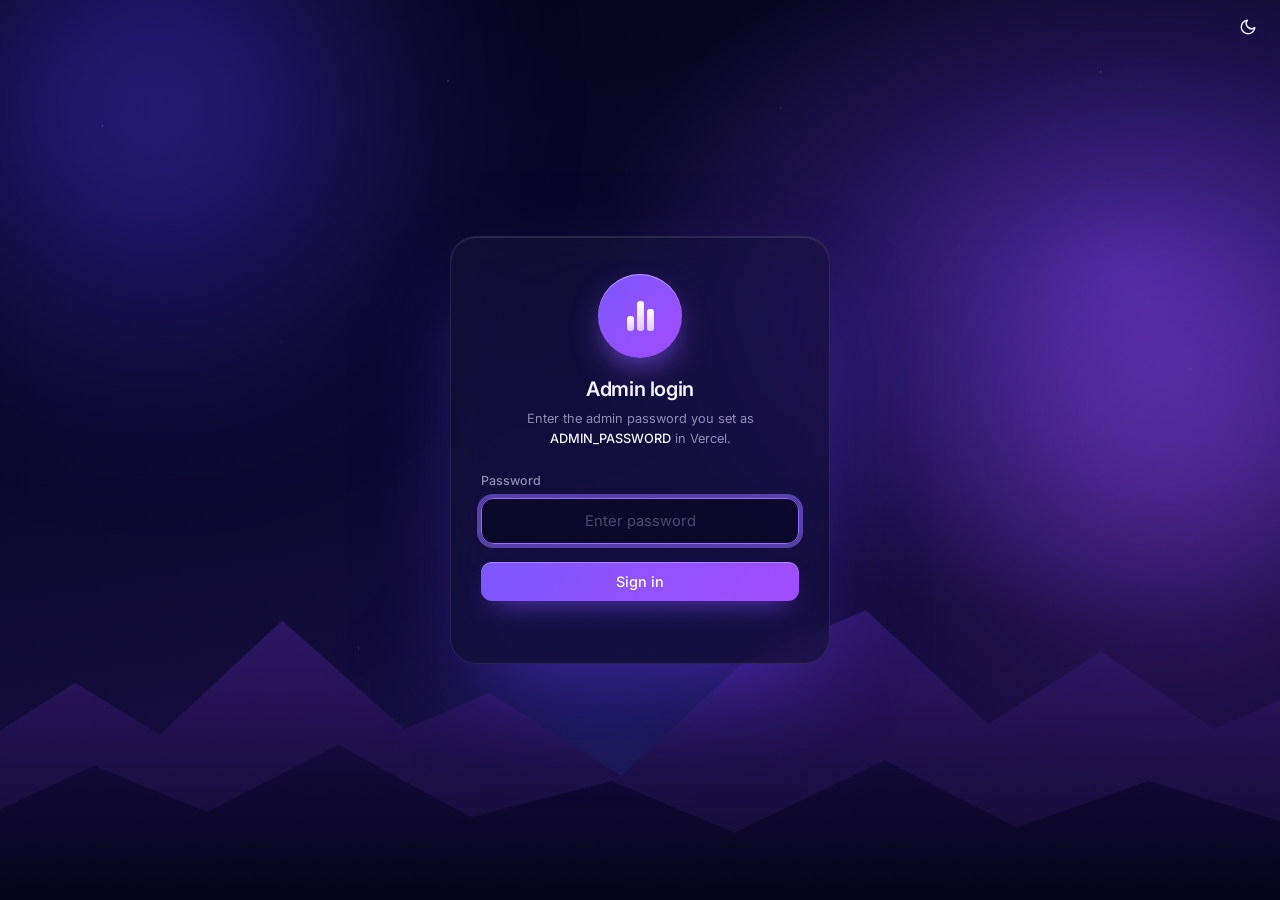
==== admin.html @ b220ecbf "Add files via upload" ====
<!DOCTYPE html>
<html lang="en">
  <head>
    <meta charset="utf-8">
    <meta name="viewport" content="width=device-width, initial-scale=1">
    <meta name="robots" content="noindex, nofollow">
    <meta name="color-scheme" content="dark light">
    <meta name="theme-color" content="#0c0c0c" id="metaTheme">
    <script>
      /* Apply the saved theme (shared with the site) before the page paints. */
      (function () {
        var t = "dark";
        try { t = localStorage.getItem("portfolio-theme") === "light" ? "light" : "dark"; } catch (e) {}
        document.documentElement.setAttribute("data-theme", t);
        var m = document.getElementById("metaTheme");
        if (m) m.setAttribute("content", t === "light" ? "#f5f6fa" : "#0c0c0c");
      })();
    </script>
    <title>Admin - Portfolio</title>
    <link rel="icon" href="src/favicon.svg" type="image/svg+xml">
    <link rel="preconnect" href="https://fonts.googleapis.com">
    <link rel="preconnect" href="https://fonts.gstatic.com" crossorigin>
    <link
      href="https://fonts.googleapis.com/css2?family=Inter:wght@200;300;400;500;600;700&display=swap"
      rel="stylesheet">
    <link rel="stylesheet" href="css/admin.css">
    <script src="js/theme.js" defer></script>
    <script src="js/fb-store.js"></script>
    <script src="js/admin-api.js"></script>
    <script src="js/admin.js" defer></script>
    <script src="js/admin-skills.js" defer></script>
    <script src="js/admin-feedback.js" defer></script>
    <script src="js/admin-profile.js" defer></script>
    <script src="js/admin-ui.js" defer></script>
  </head>
  <body>

    <!-- Desktop wallpaper (shared by the login screen and the window) -->
    <div class="wallpaper" aria-hidden="true"><i></i><i></i><i></i></div>

    <!-- Login / first-time setup -->
    <div class="gate-theme" id="gateTheme">
      <button class="icon-btn theme-toggle" type="button" aria-label="Switch to light mode" title="Switch to light mode" aria-pressed="false">
            <svg class="ico-moon" viewBox="0 0 24 24" fill="none" stroke="currentColor" stroke-width="2" stroke-linecap="round" stroke-linejoin="round" aria-hidden="true"><path d="M21 12.8A9 9 0 1 1 11.2 3a7 7 0 0 0 9.8 9.8z" /></svg>
            <svg class="ico-sun" viewBox="0 0 24 24" fill="none" stroke="currentColor" stroke-width="2" stroke-linecap="round" stroke-linejoin="round" aria-hidden="true"><circle cx="12" cy="12" r="4" /><path d="M12 2v2M12 20v2M4.9 4.9l1.4 1.4M17.7 17.7l1.4 1.4M2 12h2M20 12h2M4.9 19.1l1.4-1.4M17.7 6.3l1.4-1.4" /></svg>
          </button>
    </div>

    <main id="gate" class="narrow" hidden>
      <form id="gateForm" class="panel gate-card">
        <div class="avatar"><span class="bars"><i></i><i></i><i></i></span></div>
        <h1 id="gateTitle">Admin login</h1>
        <p id="gateText" class="hint">Enter the admin password you set as
          <b>ADMIN_PASSWORD</b> in Vercel.</p>
        <label for="gPass">Password</label>
        <input id="gPass" type="password" autocomplete="current-password"
          placeholder="Enter password" required>
        <button id="gBtn" class="btn" type="submit">Sign in</button>
        <p id="gMsg" class="msg" role="alert"></p>
      </form>
    </main>

    <!-- The app: floating icon rail, glass dashboard -->
    <div id="app" hidden>
      <div class="desk">
        <div class="win" id="win">

          <div class="dots" aria-hidden="true"><i></i><i></i><i></i></div>

          <!-- Sidebar: floating icon rail (becomes a bottom dock on phones) -->
          <aside class="sidebar">
            <nav class="side" id="sideNav" aria-label="Admin sections">
              <span class="side-hl" id="sideHl" aria-hidden="true"></span>
              <button class="navbtn" type="button" data-tab="overview">
                <span class="ni"><svg viewBox="0 0 24 24" fill="none" stroke="currentColor" stroke-width="1.8" stroke-linecap="round" stroke-linejoin="round" aria-hidden="true"><path d="M3 10.8 12 3l9 7.8" /><path d="M5.5 9.5V20a1 1 0 0 0 1 1H10v-6h4v6h3.5a1 1 0 0 0 1-1V9.5" /></svg></span>
                <span class="nl">Dashboard</span>
              </button>
              <button class="navbtn" type="button" data-tab="projects">
                <span class="ni"><svg viewBox="0 0 24 24" fill="none" stroke="currentColor" stroke-width="1.8" stroke-linecap="round" stroke-linejoin="round" aria-hidden="true"><path d="M3 7.5A1.5 1.5 0 0 1 4.5 6H9l2 2.5h8.5A1.5 1.5 0 0 1 21 10v8.5a1.5 1.5 0 0 1-1.5 1.5h-15A1.5 1.5 0 0 1 3 18.5z" /></svg></span>
                <span class="nl">Projects</span><em class="badge" data-badge="projects"></em>
              </button>
              <button class="navbtn" type="button" data-tab="skills">
                <span class="ni"><svg viewBox="0 0 24 24" fill="none" stroke="currentColor" stroke-width="1.8" stroke-linecap="round" stroke-linejoin="round" aria-hidden="true"><path d="M4 20V10M10 20V4M16 20v-7M22 20H2" /></svg></span>
                <span class="nl">Skills</span><em class="badge" data-badge="skills"></em>
              </button>
              <button class="navbtn" type="button" data-tab="feedback">
                <span class="ni"><svg viewBox="0 0 24 24" fill="none" stroke="currentColor" stroke-width="1.8" stroke-linecap="round" stroke-linejoin="round" aria-hidden="true"><path d="M21 12a8 8 0 0 1-11.6 7.1L4 20l1-4.6A8 8 0 1 1 21 12z" /></svg></span>
                <span class="nl">Feedback</span><em class="badge" data-badge="feedback"></em>
              </button>
              <button class="navbtn" type="button" data-tab="profile">
                <span class="ni"><svg viewBox="0 0 24 24" fill="none" stroke="currentColor" stroke-width="1.8" stroke-linecap="round" stroke-linejoin="round" aria-hidden="true"><circle cx="12" cy="8" r="4" /><path d="M4 21a8 8 0 0 1 16 0" /></svg></span>
                <span class="nl">Profile</span>
              </button>
              <button class="navbtn" type="button" data-tab="cv">
                <span class="ni"><svg viewBox="0 0 24 24" fill="none" stroke="currentColor" stroke-width="1.8" stroke-linecap="round" stroke-linejoin="round" aria-hidden="true"><path d="M14 3H7a2 2 0 0 0-2 2v14a2 2 0 0 0 2 2h10a2 2 0 0 0 2-2V8z" /><path d="M14 3v5h5M9 13h6M9 17h6" /></svg></span>
                <span class="nl">CV</span>
              </button>
              <button class="navbtn" type="button" data-tab="account">
                <span class="ni"><svg viewBox="0 0 24 24" fill="none" stroke="currentColor" stroke-width="1.8" stroke-linecap="round" stroke-linejoin="round" aria-hidden="true"><circle cx="12" cy="12" r="3.2" /><path d="M19.4 15a1.7 1.7 0 0 0 .3 1.9l.1.1a2 2 0 1 1-2.8 2.8l-.1-.1a1.7 1.7 0 0 0-1.9-.3 1.7 1.7 0 0 0-1 1.5V21a2 2 0 1 1-4 0v-.1a1.7 1.7 0 0 0-1.1-1.5 1.7 1.7 0 0 0-1.9.3l-.1.1a2 2 0 1 1-2.8-2.8l.1-.1a1.7 1.7 0 0 0 .3-1.9 1.7 1.7 0 0 0-1.5-1H3a2 2 0 1 1 0-4h.1a1.7 1.7 0 0 0 1.5-1.1 1.7 1.7 0 0 0-.3-1.9l-.1-.1a2 2 0 1 1 2.8-2.8l.1.1a1.7 1.7 0 0 0 1.9.3h0a1.7 1.7 0 0 0 1-1.5V3a2 2 0 1 1 4 0v.1a1.7 1.7 0 0 0 1 1.5h0a1.7 1.7 0 0 0 1.9-.3l.1-.1a2 2 0 1 1 2.8 2.8l-.1.1a1.7 1.7 0 0 0-.3 1.9v0a1.7 1.7 0 0 0 1.5 1H21a2 2 0 1 1 0 4h-.1a1.7 1.7 0 0 0-1.5 1z" /></svg></span>
                <span class="nl">Account</span>
              </button>
            </nav>
            <div class="side-foot">
              <button class="icon-btn theme-toggle" type="button" aria-label="Switch to light mode" title="Switch to light mode" aria-pressed="false">
                <svg class="ico-moon" viewBox="0 0 24 24" fill="none" stroke="currentColor" stroke-width="1.8" stroke-linecap="round" stroke-linejoin="round" aria-hidden="true"><path d="M21 12.8A9 9 0 1 1 11.2 3a7 7 0 0 0 9.8 9.8z" /></svg>
                <svg class="ico-sun" viewBox="0 0 24 24" fill="none" stroke="currentColor" stroke-width="1.8" stroke-linecap="round" stroke-linejoin="round" aria-hidden="true"><circle cx="12" cy="12" r="4" /><path d="M12 2v2M12 20v2M4.9 4.9l1.4 1.4M17.7 17.7l1.4 1.4M2 12h2M20 12h2M4.9 19.1l1.4-1.4M17.7 6.3l1.4-1.4" /></svg>
              </button>
            </div>
          </aside>

          <div class="pane">
            <header class="toolbar">
              <button class="tb-btn" type="button" id="sideToggle" title="Show or hide the sidebar" aria-label="Show or hide the sidebar">
                <svg viewBox="0 0 24 24" fill="none" stroke="currentColor" stroke-width="1.8" stroke-linecap="round" stroke-linejoin="round" aria-hidden="true"><rect x="3" y="4" width="18" height="16" rx="3"/><path d="M9 4v16"/></svg>
              </button>
              <div class="crumb">
                <span class="bars mb-logo"><i></i><i></i><i></i></span>
                <strong>Portfolio Admin</strong>
                <span class="mb-sep" aria-hidden="true">/</span>
                <span class="mb-section" id="mbSection">Dashboard</span>
              </div>
              <h1 class="tb-title sr-only" id="tbTitle">Dashboard</h1>
              <span class="tb-space"></span>
              <span class="signed"><i class="dot"></i>Signed in</span>
              <span class="mb-clock" id="mbClock" aria-hidden="true"></span>
              <a class="link pill" href="index.html" target="_blank" rel="noopener">View site &#8599;</a>
              <button id="logout" class="btn ghost sm" type="button">Log out</button>
            </header>

        <main class="content" id="contentScroll">

          <!-- ============ DASHBOARD ============ -->
          <section data-panel="overview" class="tab dash" hidden>
            <div class="hero">
              <div class="hero-left">
                <h2 class="hello" id="dashHello"><span class="hello-a" id="dashHelloWord">Good Morning,</span> <span class="hello-b">Administrator <span class="wave" aria-hidden="true">&#128075;</span></span></h2>
                <p class="tagline">Create &middot; Manage &middot; Publish &middot; Grow</p>
                <p id="dashGreeting" class="hero-note">Everything you change here is saved on the server and goes
                  live on your site within a few seconds.</p>
              </div>
              <div class="hero-clock" role="timer" aria-label="Current time and date">
                <div class="clock-time" aria-hidden="true">
                  <span class="digits" id="clkH">00</span><span class="colon">:</span><span class="digits" id="clkM">00</span><span class="ampm" id="clkAp">AM</span>
                </div>
                <div class="clock-date" id="clkDate"></div>
                <div class="clock-bar" aria-hidden="true"><i id="clkBar"></i></div>
              </div>
            </div>

            <div class="bento">
              <div class="panel cal" id="calCard">
                <div class="card-top">
                  <h3>Calendar</h3>
                  <div class="cal-nav">
                    <button class="cal-btn" type="button" id="calPrev" aria-label="Previous month"><svg viewBox="0 0 24 24" fill="none" stroke="currentColor" stroke-width="2" stroke-linecap="round" stroke-linejoin="round" aria-hidden="true"><path d="M15 6l-6 6 6 6" /></svg></button>
                    <button class="cal-month" type="button" id="calTitle" title="Back to today">&nbsp;</button>
                    <button class="cal-btn" type="button" id="calNext" aria-label="Next month"><svg viewBox="0 0 24 24" fill="none" stroke="currentColor" stroke-width="2" stroke-linecap="round" stroke-linejoin="round" aria-hidden="true"><path d="M9 6l6 6-6 6" /></svg></button>
                  </div>
                </div>
                <div class="cal-grid cal-dow" aria-hidden="true"><span>S</span><span>M</span><span>T</span><span>W</span><span>T</span><span>F</span><span>S</span></div>
                <div class="cal-grid cal-days" id="calDays"></div>
              </div>

              <div class="stats">
                <div class="stat" style="--c1:#ffb340;--c2:#ff9500"><span class="stat-ico"><svg viewBox="0 0 24 24" fill="none" stroke="currentColor" stroke-width="2" stroke-linecap="round" stroke-linejoin="round" aria-hidden="true"><rect x="3" y="3" width="7" height="7" rx="1.5" /><rect x="14" y="3" width="7" height="7" rx="1.5" /><rect x="3" y="14" width="7" height="7" rx="1.5" /><rect x="14" y="14" width="7" height="7" rx="1.5" /></svg></span><b id="statProjects">0</b><span>Projects</span></div>
                <div class="stat" style="--c1:#d38cff;--c2:#af52de"><span class="stat-ico"><svg viewBox="0 0 24 24" fill="none" stroke="currentColor" stroke-width="2" stroke-linecap="round" stroke-linejoin="round" aria-hidden="true"><circle cx="12" cy="12" r="9" /><path d="M12 3a14 14 0 0 1 0 18M12 3a14 14 0 0 0 0 18M3 12h18" /></svg></span><b id="statSkills">0</b><span>Skills</span></div>
                <div class="stat" style="--c1:#5be37d;--c2:#30b94d"><span class="stat-ico"><svg viewBox="0 0 24 24" fill="none" stroke="currentColor" stroke-width="2" stroke-linecap="round" stroke-linejoin="round" aria-hidden="true"><path d="M21 12a8 8 0 0 1-11.6 7.1L4 20l1-4.6A8 8 0 1 1 21 12z" /></svg></span><b id="statFeedback">0</b><span>Feedback shown</span></div>
                <div class="stat" style="--c1:#7fdcff;--c2:#32ade6"><span class="stat-ico"><svg viewBox="0 0 24 24" fill="none" stroke="currentColor" stroke-width="2" stroke-linecap="round" stroke-linejoin="round" aria-hidden="true"><path d="M14 3H7a2 2 0 0 0-2 2v14a2 2 0 0 0 2 2h10a2 2 0 0 0 2-2V8z" /><path d="M14 3v5h5M9 13h6M9 17h6" /></svg></span><b id="statCv">No</b><span>CV uploaded</span></div>
              </div>

              <div class="panel quick">
                <h3>Quick actions</h3>
                <div class="row wrap-row" style="margin-top:0">
                  <button class="btn sm" type="button" data-go="projects">Add a project</button>
                  <button class="btn sm" type="button" data-go="skills">Add a skill</button>
                  <button class="btn ghost sm" type="button" data-go="feedback">Review feedback</button>
                  <button class="btn ghost sm" type="button" data-go="cv">Upload CV</button>
                </div>
              </div>

              <div class="panel ring-card">
                <h3>Today</h3>
                <div class="ring" aria-hidden="true">
                  <svg viewBox="0 0 140 140"><defs><linearGradient id="ringGrad" x1="0" y1="0" x2="1" y2="1"><stop offset="0" stop-color="#8f6bff"/><stop offset="1" stop-color="#d36bff"/></linearGradient></defs><circle class="ring-bg" cx="70" cy="70" r="58"/><circle class="ring-fg" id="ringFg" cx="70" cy="70" r="58"/></svg>
                  <div class="ring-text"><b id="ringPct">0%</b><span>of the day</span></div>
                </div>
                <p class="hint ring-left" id="ringLeft"></p>
              </div>

              <div class="panel conn">
                <h3>Connection</h3>
                <p id="ovMsg" class="msg status" role="status">Checking...</p>
                <p class="hint">Visitors see changes the next time they open or
                  refresh the page. Nothing needs publishing or redeploying.</p>
              </div>
            </div>
          </section>

          <!-- ============ PROJECTS ============ -->
          <section data-panel="projects" class="tab" hidden>
            <div class="tab-head">
              <h2>Projects</h2>
              <p>The cards that orbit around the character on your site.</p>
            </div>

            <div class="split">
              <div class="panel">
                <h3 id="formTitle">Add a project</h3>
                <form id="projectForm" novalidate>
                  <label for="title">Project name</label>
                  <input id="title" type="text" maxlength="80"
                    placeholder="Aura Brand Identity">

                  <label for="url">Project URL</label>
                  <input id="url" type="url" maxlength="500"
                    placeholder="https://example.com">

                  <label for="image">Image</label>
                  <input id="image" type="file" accept="image/*">
                  <p class="hint">Any image. It is resized to fit before it is
                    uploaded. Landscape (16:10) fits the card best.</p>
                  <img id="preview" class="preview" alt="Image preview" hidden>

                  <div class="row">
                    <button id="save" class="btn" type="submit">Add
                      project</button>
                    <button id="cancel" class="btn ghost" type="button"
                      hidden>Cancel</button>
                  </div>
                  <p id="formMsg" class="msg" role="status"></p>
                </form>
              </div>

              <div class="stack">
                <div class="list-head">
                  <h3>Live on your site <span id="count" class="count"></span></h3>
                </div>
                <ul id="list" class="list"></ul>
                <p id="empty" class="empty-state" hidden>No projects yet, so
                  nothing is rotating on your site. Add one to start the
                  orbit.</p>

              </div>
            </div>
          </section>

          <!-- ============ SKILLS ============ -->
          <section data-panel="skills" class="tab" hidden>
            <div class="tab-head">
              <h2>Skills</h2>
              <p>The 3D spheres floating in the Skills section.</p>
            </div>

            <div class="split">
              <div class="panel">
                <h3 id="skillFormTitle">Add a skill</h3>
                <form id="skillForm" novalidate>
                  <label for="skillName">Skill name</label>
                  <input id="skillName" type="text" maxlength="40"
                    placeholder="JavaScript">

                  <label for="skillLogo">Logo</label>
                  <input id="skillLogo" type="file" accept="image/*">
                  <p class="hint">PNG, SVG or WebP with a transparent
                    background works best. It is resized to fit before it is
                    uploaded. Without a logo, the skill's name is printed on
                    the sphere.</p>
                  <img id="skillPreview" class="preview logo-preview"
                    alt="Logo preview" hidden>
                  <div class="row">
                    <button id="skillLogoClear" class="btn ghost sm"
                      type="button" hidden>Remove logo</button>
                  </div>

                  <div class="fields two">
                    <div class="field">
                      <label for="skillCategory">Category (optional)</label>
                      <input id="skillCategory" type="text" maxlength="40"
                        placeholder="Frontend">
                    </div>
                    <div class="field">
                      <label for="skillSize">Sphere size</label>
                      <select id="skillSize">
                        <option value="small">Small</option>
                        <option value="medium" selected>Medium</option>
                        <option value="large">Large</option>
                      </select>
                    </div>
                  </div>

                  <label for="skillPercent">Skill level % (optional)</label>
                  <input id="skillPercent" type="text" inputmode="numeric"
                    maxlength="4" placeholder="Default 70%" autocomplete="off">
                  <p class="hint">Shown in the <b>All Skills</b> popup on your
                    site. Leave it empty to use the default for the sphere
                    size: Large 90%, Medium 70%, Small 40%.</p>

                  <label class="check switch-row"><input id="skillVisible"
                      type="checkbox" checked> Show on my site</label>

                  <div class="row">
                    <button id="skillSave" class="btn" type="submit">Add
                      skill</button>
                    <button id="skillCancel" class="btn ghost" type="button"
                      hidden>Cancel</button>
                  </div>
                  <p id="skillMsg" class="msg" role="status"></p>
                </form>
              </div>

              <div class="stack">
                <div class="list-head">
                  <h3>Skills on your site <span id="skillCount"
                      class="count"></span></h3>
                </div>
                <ul id="skillList" class="list"></ul>
                <p id="skillEmpty" class="empty-state" hidden>No skills yet, so
                  the Skills section is hidden on your site. Add one, or use
                  <b>Add sample skills</b> below to try it out.</p>

                <details class="fold">
                  <summary>Sample skills</summary>
                  <div class="fold-body">
                    <p class="hint">Adds a set of common skills with generated
                      badges so you can see how the spheres look. Edit each one
                      later to upload its real logo.</p>
                    <div class="row wrap-row">
                      <button id="skillSamples" class="btn ghost sm"
                        type="button">Add sample skills</button>
                    </div>
                    <p id="skillDataMsg" class="msg" role="status"></p>
                  </div>
                </details>
              </div>
            </div>
          </section>

          <!-- ============ FEEDBACK ============ -->
          <section data-panel="feedback" class="tab" hidden>
            <div class="tab-head">
              <h2>Feedback</h2>
              <p>Feedback sent from your site arrives in <b>Pending</b>.
                <b>Accept</b> it to show it in the slider on your site, or
                <b>Reject</b> it: it then stays in <b>Rejected</b> and visitors never
                see it. You can also add your own.</p>
            </div>

            <div id="fbaMain" class="split">
              <div class="panel">
                <h3 id="fbaFormTitle">Add feedback</h3>
                <p class="hint" style="margin:-0.4rem 0 0.8rem">Feedback you add
                  here goes straight to the slider.</p>
                <form id="fbaForm" novalidate>
                  <div class="fields two">
                    <div class="field">
                      <label for="fbaName">Name</label>
                      <input id="fbaName" type="text" maxlength="60"
                        placeholder="Sam Rahman">
                    </div>
                    <div class="field">
                      <label for="fbaRole">Role or place (optional)</label>
                      <input id="fbaRole" type="text" maxlength="60"
                        placeholder="Classmate, Recruiter...">
                    </div>
                  </div>

                  <label class="check"><input id="fbaAnon" type="checkbox"> Show as Anonymous</label>

                  <label for="fbaRating">Rating</label>
                  <select id="fbaRating">
                    <option value="5" selected>5 stars</option>
                    <option value="4">4 stars</option>
                    <option value="3">3 stars</option>
                    <option value="2">2 stars</option>
                    <option value="1">1 star</option>
                    <option value="0">No rating</option>
                  </select>

                  <label for="fbaMessage">Feedback (max 1000 characters)</label>
                  <textarea id="fbaMessage" rows="4" maxlength="1000"></textarea>

                  <div class="row">
                    <button id="fbaSave" class="btn" type="submit">Add
                      feedback</button>
                    <button id="fbaCancel" class="btn ghost" type="button"
                      hidden>Cancel</button>
                  </div>
                  <p id="fbaMsg" class="msg" role="status"></p>
                </form>
              </div>

              <div class="stack">
                <div class="list-head fba-head">
                  <div class="chips fba-tabs" role="group" aria-label="Feedback status">
                    <button type="button" class="btn ghost sm" data-fbtab="pending">Pending <span class="count" id="fbaCntPending"></span></button>
                    <button type="button" class="btn ghost sm" data-fbtab="accepted">Accepted <span class="count" id="fbaCntAccepted"></span></button>
                    <button type="button" class="btn ghost sm" data-fbtab="rejected">Rejected <span class="count" id="fbaCntRejected"></span></button>
                  </div>
                  <button id="fbaRefresh" class="btn ghost sm" type="button">Refresh</button>
                </div>
                <p id="fbaListMsg" class="msg" role="status"></p>
                <ul id="fbaList" class="list"></ul>
                <p id="fbaEmpty" class="empty-state" hidden></p>
              </div>
            </div>
          </section>

          <!-- ============ PROFILE ============ -->
          <section data-panel="profile" class="tab" hidden>
            <div class="tab-head">
              <h2>Profile</h2>
              <p>The About paragraph, your contact details and your social
                links. Empty fields are hidden on your site.</p>
            </div>
            <form id="profForm" class="panel narrow-panel" novalidate>
              <h3>About</h3>
              <label for="profAbout">About paragraph</label>
              <textarea id="profAbout" rows="7" maxlength="1200"
                placeholder="Leave empty to keep the default text"></textarea>

              <h3>Contact details</h3>
              <label for="profPhone">Mobile number</label>
              <input id="profPhone" type="tel" maxlength="40"
                placeholder="+880 1XXX-XXXXXX" autocomplete="off">
              <label for="profEmail">Email</label>
              <input id="profEmail" type="email" maxlength="120"
                placeholder="you@example.com" autocomplete="off">
              <label for="profAddress">Address</label>
              <input id="profAddress" type="text" maxlength="160"
                placeholder="City, Country" autocomplete="off">

              <h3>Social links</h3>
              <label for="profFacebook">Facebook profile URL</label>
              <input id="profFacebook" type="url" maxlength="300"
                placeholder="https://facebook.com/your.name" autocomplete="off">
              <label for="profLinkedin">LinkedIn profile URL</label>
              <input id="profLinkedin" type="url" maxlength="300"
                placeholder="https://linkedin.com/in/your-name" autocomplete="off">
              <label for="profWhatsapp">WhatsApp link</label>
              <input id="profWhatsapp" type="url" maxlength="300"
                placeholder="https://wa.me/8801XXXXXXXXX" autocomplete="off">
              <label for="profDiscord">Discord link</label>
              <input id="profDiscord" type="url" maxlength="300"
                placeholder="https://discord.gg/your-invite" autocomplete="off">
              <label for="profInstagram">Instagram profile URL</label>
              <input id="profInstagram" type="url" maxlength="300"
                placeholder="https://instagram.com/your.name" autocomplete="off">

              <div class="row wrap-row">
                <button class="btn" type="submit">Save profile</button>
              </div>
              <p id="profMsg" class="msg" role="status"></p>
            </form>
          </section>

          <section data-panel="cv" class="tab" hidden>
            <div class="tab-head">
              <h2>CV</h2>
              <p>The Download CV buttons appear on your site whenever a CV
                exists.</p>
            </div>
            <div class="panel narrow-panel">
              <p id="cvStatus" class="status-box">No CV uploaded yet.</p>
              <label for="cvFile">Upload or replace CV (PDF, max 3 MB)</label>
              <input id="cvFile" type="file" accept=".pdf,application/pdf">
              <div class="row wrap-row">
                <a id="cvView" class="btn ghost sm" href="#" target="_blank"
                  rel="noopener" hidden>Preview</a>
                <button id="cvRemove" class="btn ghost danger sm" type="button"
                  hidden>Remove</button>
              </div>
              <p id="cvMsg" class="msg" role="status"></p>
            </div>
          </section>

          <!-- ============ ACCOUNT ============ -->
          <section data-panel="account" class="tab" hidden>
            <div class="tab-head">
              <h2>Account</h2>
              <p>How this panel is locked.</p>
            </div>
            <div class="panel narrow-panel">
              <h3>Admin password</h3>
              <p class="hint">The password is checked by the server. To change
                it, edit <b>ADMIN_PASSWORD</b> in Vercel (Settings, Environment
                Variables) and redeploy. After 10 wrong attempts the panel
                locks for a few minutes.</p>
              <div class="row wrap-row">
                <button id="logout2" class="btn ghost" type="button">Log out</button>
              </div>
            </div>
          </section>

        </main>
          </div>
        </div>
      </div>
    </div>

  </body>
</html>
---- css/admin.css ----
/* Admin panel: dark-purple glass dashboard. A floating icon rail on the left, a live clock and
 * bento cards on the right, a slow cinematic wallpaper behind. Dark by default; the Light Mode
 * tokens live in the html[data-theme="light"] block. */
* { box-sizing: border-box; margin: 0; padding: 0; }
[hidden] { display: none !important; }

:root {
  --ease: cubic-bezier(0.16, 1, 0.3, 1);
  --spring: cubic-bezier(0.34, 1.45, 0.64, 1);
  --font: "Inter", -apple-system, BlinkMacSystemFont, "SF Pro Text", "Segoe UI", system-ui, sans-serif;

  --card: rgba(22, 19, 52, 0.55);
  --card-edge: rgba(255, 255, 255, 0.09);
  --rail: rgba(20, 17, 48, 0.62);
  --toolbar: rgba(10, 8, 28, 0.55);
  --panel: rgba(255, 255, 255, 0.05);
  --panel-2: rgba(255, 255, 255, 0.09);
  --field: rgba(6, 5, 24, 0.55);
  --seg: rgba(0, 0, 0, 0.3);
  --seg-on: rgba(255, 255, 255, 0.14);
  --line: rgba(255, 255, 255, 0.085);
  --line-strong: rgba(255, 255, 255, 0.18);

  --text: #f4f2ff;
  --muted: rgba(222, 216, 255, 0.62);
  --accent: #6d4aff;
  --accent-2: #8f6bff;
  --accent-soft: rgba(124, 92, 255, 0.22);
  --accent-ring: rgba(143, 107, 255, 0.55);
  --brand: linear-gradient(135deg, #7b57ff, #a24bff);
  --err: #ff6b7a;
  --ok: #3ddc84;
  --shadow: 0 30px 70px -30px rgba(0, 0, 0, 0.85);
  --radius: 20px;
}
html[data-theme="light"] {
  --card: rgba(255, 255, 255, 0.72);
  --card-edge: rgba(255, 255, 255, 0.95);
  --rail: rgba(255, 255, 255, 0.7);
  --toolbar: rgba(245, 242, 255, 0.7);
  --panel: rgba(255, 255, 255, 0.7);
  --panel-2: rgba(255, 255, 255, 0.95);
  --field: #ffffff;
  --seg: rgba(60, 40, 140, 0.08);
  --seg-on: #ffffff;
  --line: rgba(60, 40, 140, 0.1);
  --line-strong: rgba(60, 40, 140, 0.2);
  --text: #1a1538;
  --muted: rgba(50, 40, 100, 0.64);
  --accent: #5b3df0;
  --accent-2: #7a5cff;
  --accent-soft: rgba(91, 61, 240, 0.12);
  --accent-ring: rgba(91, 61, 240, 0.4);
  --err: #d3243a;
  --ok: #178a4a;
  --shadow: 0 30px 60px -30px rgba(60, 40, 140, 0.35);
}
html[data-theme="dark"] { color-scheme: dark; }
html[data-theme="light"] { color-scheme: light; }

html { scroll-behavior: smooth; }
body {
  font-family: var(--font); font-size: 14px; line-height: 1.5; color: var(--text);
  background: #060516; min-height: 100vh; -webkit-font-smoothing: antialiased; overflow-x: hidden;
}
html[data-theme="light"] body { background: #ece8ff; }
h1 { font-weight: 600; font-size: 1.4rem; letter-spacing: -0.02em; }
h3 { font-weight: 600; font-size: 0.98rem; margin-bottom: 0.85rem; letter-spacing: -0.01em; }
a { color: inherit; text-decoration: none; }
.sr-only { position: absolute; width: 1px; height: 1px; overflow: hidden; clip: rect(0 0 0 0); white-space: nowrap; }

/* ============ wallpaper: night sky, drifting glow, mountains ============ */
.wallpaper {
  position: fixed; inset: 0; z-index: 0; overflow: hidden;
  background:
    radial-gradient(60vmax 40vmax at 88% 30%, rgba(124, 70, 255, 0.45), transparent 70%),
    linear-gradient(170deg, #05041a 0%, #0b0830 45%, #180d3f 80%, #20104d 100%);
}
.wallpaper::before {                          /* twinkling stars */
  content: ""; position: absolute; inset: 0; opacity: 0.8; animation: twinkle 6s ease-in-out infinite alternate;
  background-image:
    radial-gradient(1.2px 1.2px at 8% 14%, #fff, transparent 60%), radial-gradient(1px 1px at 22% 38%, #cfc6ff, transparent 60%),
    radial-gradient(1.4px 1.4px at 35% 9%, #fff, transparent 60%), radial-gradient(1px 1px at 48% 27%, #cfc6ff, transparent 60%),
    radial-gradient(1.2px 1.2px at 61% 12%, #fff, transparent 60%), radial-gradient(1px 1px at 74% 33%, #fff, transparent 60%),
    radial-gradient(1.4px 1.4px at 86% 8%, #cfc6ff, transparent 60%), radial-gradient(1px 1px at 93% 41%, #fff, transparent 60%),
    radial-gradient(1px 1px at 15% 58%, #cfc6ff, transparent 60%), radial-gradient(1.2px 1.2px at 55% 52%, #fff, transparent 60%),
    radial-gradient(1px 1px at 79% 61%, #cfc6ff, transparent 60%), radial-gradient(1px 1px at 28% 72%, #fff, transparent 60%);
}
@keyframes twinkle { from { opacity: 0.35; } to { opacity: 0.95; } }
.wallpaper::after {                           /* mountain ridges */
  content: ""; position: absolute; left: -3%; right: -3%; bottom: 0; height: 46vh; background-repeat: no-repeat; background-size: 100% 100%;
  translate: calc(var(--px, 0) * -14px) calc(var(--py, 0) * -6px); transition: translate 0.4s ease-out;
  background-image: url("data:image/svg+xml;utf8,<svg xmlns='http://www.w3.org/2000/svg' viewBox='0 0 1440 400' preserveAspectRatio='none'><defs><linearGradient id='a' x1='0' y1='0' x2='0' y2='1'><stop offset='0' stop-color='%23351a73' stop-opacity='.75'/><stop offset='1' stop-color='%230a0724'/></linearGradient><linearGradient id='b' x1='0' y1='0' x2='0' y2='1'><stop offset='0' stop-color='%2312093a'/><stop offset='1' stop-color='%2305041a'/></linearGradient></defs><path fill='url(%23a)' d='M0 260 L120 190 L210 240 L340 130 L470 235 L560 200 L700 280 L830 170 L960 120 L1090 230 L1210 160 L1330 235 L1440 190 L1440 400 L0 400Z'/><path fill='url(%23b)' d='M0 330 L140 270 L260 315 L400 250 L540 320 L690 285 L820 335 L980 265 L1120 330 L1260 285 L1440 335 L1440 400 L0 400Z'/></svg>");
}
html[data-theme="light"] .wallpaper { background: radial-gradient(60vmax 40vmax at 88% 25%, rgba(160, 120, 255, 0.4), transparent 70%), linear-gradient(170deg, #f3f0ff, #e6e0ff 55%, #f4e6ff); }
html[data-theme="light"] .wallpaper::before { opacity: 0; animation: none; }
html[data-theme="light"] .wallpaper::after { opacity: 0.35; filter: hue-rotate(10deg) saturate(0.6) brightness(2.4); }
.wallpaper i {
  position: absolute; border-radius: 50%; filter: blur(90px); opacity: 0.55; will-change: transform;
  translate: calc(var(--px, 0) * 22px) calc(var(--py, 0) * 14px); transition: translate 0.6s ease-out;
  animation: drift 26s ease-in-out infinite alternate;
}
.wallpaper i:nth-child(1) { width: 52vmax; height: 52vmax; left: -14vmax; top: -18vmax; background: radial-gradient(circle, #5a3bff, transparent 66%); }
.wallpaper i:nth-child(2) { width: 46vmax; height: 46vmax; right: -14vmax; top: 10vmax; background: radial-gradient(circle, #a24bff, transparent 66%); animation-duration: 32s; animation-delay: -9s; }
.wallpaper i:nth-child(3) { width: 34vmax; height: 34vmax; left: 30%; bottom: -10vmax; background: radial-gradient(circle, #2f6bff, transparent 66%); opacity: 0.3; animation-duration: 38s; animation-delay: -16s; }
@keyframes drift { from { transform: translate3d(-4%, -3%, 0) scale(1); } to { transform: translate3d(6%, 5%, 0) scale(1.16); } }
body::after {                                 /* film grain */
  content: ""; position: fixed; inset: -50%; z-index: 90; pointer-events: none; opacity: 0.05; mix-blend-mode: overlay;
  background: url("data:image/svg+xml;utf8,<svg xmlns='http://www.w3.org/2000/svg' width='160' height='160'><filter id='n'><feTurbulence type='fractalNoise' baseFrequency='.9' numOctaves='2' stitchTiles='stitch'/></filter><rect width='100%' height='100%' filter='url(%23n)'/></svg>");
  animation: grain 0.9s steps(6) infinite;
}
@keyframes grain { 0% { transform: translate(0, 0); } 20% { transform: translate(-4%, 3%); } 40% { transform: translate(3%, -5%); } 60% { transform: translate(-6%, -2%); } 80% { transform: translate(5%, 4%); } 100% { transform: translate(0, 0); } }

/* ============ small shared pieces ============ */
.icon-btn { display: grid; place-items: center; width: 26px; height: 22px; flex: none; border-radius: 8px; cursor: pointer; color: inherit; background: transparent; border: 0; transition: background 0.2s, color 0.2s; }
.icon-btn:hover { background: var(--panel-2); }
.icon-btn svg { width: 15px; height: 15px; }
.theme-toggle .ico-sun { display: none; }
[data-theme="light"] .theme-toggle .ico-moon { display: none; }
[data-theme="light"] .theme-toggle .ico-sun { display: block; }
.theme-toggle svg { transition: transform 0.6s var(--spring); }
.theme-toggle:hover svg { transform: rotate(24deg) scale(1.1); }
.bars { display: flex; align-items: flex-end; gap: 2px; height: 16px; flex: none; }
.bars i { width: 4px; border-radius: 2px; background: linear-gradient(180deg, #fff, rgba(255, 255, 255, 0.7)); }
.bars i:nth-child(1) { height: 8px; } .bars i:nth-child(2) { height: 16px; } .bars i:nth-child(3) { height: 12px; }
.gate-theme { position: fixed; top: 0.7rem; right: 0.9rem; z-index: 60; color: var(--text); }
.gate-theme .icon-btn { width: 36px; height: 32px; }
.gate-theme .icon-btn svg { width: 18px; height: 18px; }
body:has(#app:not([hidden])) .gate-theme { display: none; }

/* ============ buttons ============ */
.btn {
  position: relative; overflow: hidden; display: inline-flex; align-items: center; justify-content: center; gap: 0.4rem;
  font: inherit; font-weight: 500; font-size: 0.9rem; cursor: pointer; line-height: 1.2; color: #fff;
  padding: 0.55rem 1.1rem; border-radius: 11px; border: 0; background: var(--brand);
  box-shadow: 0 12px 26px -12px rgba(124, 80, 255, 0.85), inset 0 1px 0 rgba(255, 255, 255, 0.28);
  transition: transform 0.4s var(--ease), filter 0.25s, box-shadow 0.4s, background 0.25s;
}
.btn::after { content: ""; position: absolute; inset: 0; pointer-events: none; transform: translateX(-130%); background: linear-gradient(110deg, transparent 38%, rgba(255, 255, 255, 0.32) 50%, transparent 62%); }
.btn:hover { transform: translateY(-2px); filter: brightness(1.1); box-shadow: 0 18px 32px -12px rgba(124, 80, 255, 0.95), inset 0 1px 0 rgba(255, 255, 255, 0.3); }
.btn:hover::after { transform: translateX(130%); transition: transform 0.9s var(--ease); }
.btn:active { transform: scale(0.96); filter: brightness(0.95); }
.btn:disabled { opacity: 0.5; cursor: wait; filter: none; transform: none; }
.btn.sm { padding: 0.38rem 0.85rem; font-size: 0.82rem; }
.btn.big { padding: 0.7rem 1.8rem; font-size: 1rem; }
.btn.ghost { background: var(--panel-2); color: var(--text); box-shadow: inset 0 0 0 1px var(--line-strong); }
.btn.ghost::after { display: none; }
.btn.ghost:hover { background: var(--accent-soft); box-shadow: inset 0 0 0 1px var(--accent-ring); filter: none; }
.btn.danger { color: var(--err); }
.btn.danger:hover { background: rgba(255, 80, 100, 0.14); box-shadow: inset 0 0 0 1px rgba(255, 90, 110, 0.5); }
.btn:focus-visible, .link:focus-visible, .icon-btn:focus-visible, .navbtn:focus-visible, .tb-btn:focus-visible,
.cal-btn:focus-visible, .cal-month:focus-visible, .fold summary:focus-visible { outline: 3px solid var(--accent-ring); outline-offset: 2px; }

/* ============ forms ============ */
label { display: block; font-size: 0.78rem; font-weight: 500; color: var(--muted); margin: 1.1rem 0 0.4rem; }
form > label:first-child, .field > label { margin-top: 0; }
input[type="text"], input[type="url"], input[type="tel"], input[type="email"], input[type="password"], select, textarea {
  width: 100%; font: inherit; font-size: 0.92rem; color: var(--text); background: var(--field);
  border: 1px solid var(--line-strong); border-radius: 11px; padding: 0.55rem 0.8rem; min-height: 38px;
  transition: border-color 0.2s, box-shadow 0.3s, background 0.2s;
}
input[type="file"] {
  width: 100%; font: inherit; font-size: 0.85rem; color: var(--muted); background: var(--field);
  border: 1px dashed var(--line-strong); border-radius: 12px; padding: 0.6rem; transition: border-color 0.2s, background 0.2s;
}
input[type="file"]:hover { border-color: var(--accent-2); background: var(--accent-soft); }
input[type="file"]::file-selector-button { font: inherit; font-size: 0.8rem; font-weight: 500; cursor: pointer; color: var(--text); background: var(--panel-2); border: 1px solid var(--line-strong); border-radius: 8px; padding: 0.28rem 0.8rem; margin-right: 0.75rem; }
textarea { resize: vertical; min-height: 6rem; line-height: 1.55; }
select { cursor: pointer; }
.row select { width: auto; }
input::placeholder, textarea::placeholder { color: var(--muted); opacity: 0.5; }
input:focus-visible, select:focus-visible, textarea:focus-visible { outline: none; border-color: var(--accent-2); box-shadow: 0 0 0 4px var(--accent-ring); }
.hint { font-size: 0.8rem; color: var(--muted); margin-top: 0.55rem; line-height: 1.55; }
.hint b { color: var(--text); font-weight: 500; }
.preview { margin-top: 0.75rem; width: 100%; max-width: 320px; aspect-ratio: 16 / 10; object-fit: cover; border-radius: 12px; border: 1px solid var(--line); animation: pop 0.5s var(--spring); }
.logo-preview { width: 96px; max-width: 96px; aspect-ratio: 1; object-fit: contain; background: var(--panel-2); padding: 0.4rem; }
@keyframes pop { from { opacity: 0; transform: scale(0.9); } to { opacity: 1; transform: none; } }
.fields { display: grid; gap: 1rem; margin-top: 1rem; }
.fields.two { grid-template-columns: 1fr 1fr; margin-top: 1.1rem; }
.fields .field { min-width: 0; }
@media (max-width: 520px) { .fields.two { grid-template-columns: 1fr; } }
.row { display: flex; gap: 0.6rem; margin-top: 1.25rem; align-items: center; }
.row input:not([type="checkbox"]):not([type="file"]) { flex: 1; min-width: 0; }
.wrap-row { flex-wrap: wrap; }

.check { display: flex; align-items: center; gap: 0.7rem; color: var(--text); font-size: 0.92rem; cursor: pointer; margin: 1.1rem 0 0; }
.check input[type="checkbox"] {
  appearance: none; -webkit-appearance: none; flex: none; position: relative; cursor: pointer; width: 40px; height: 24px; border-radius: 99px;
  background: rgba(130, 120, 175, 0.4); transition: background 0.3s var(--ease); box-shadow: inset 0 0 0 1px var(--line);
}
.check input[type="checkbox"]::after { content: ""; position: absolute; top: 2px; left: 2px; width: 20px; height: 20px; border-radius: 50%; background: #fff; box-shadow: 0 2px 5px rgba(0, 0, 0, 0.35); transition: transform 0.4s var(--spring), width 0.2s; }
.check input[type="checkbox"]:checked { background: var(--brand); }
.check input[type="checkbox"]:checked::after { transform: translateX(16px); }
.check input[type="checkbox"]:active::after { width: 24px; }
.check input[type="checkbox"]:checked:active::after { transform: translateX(12px); }
.check input[type="checkbox"]:focus-visible { outline: 3px solid var(--accent-ring); outline-offset: 2px; }
.switch-row { justify-content: space-between; flex-direction: row-reverse; padding: 0.7rem 0.95rem; background: var(--field); border: 1px solid var(--line-strong); border-radius: 12px; }
.group-label { font-size: 0.75rem; font-weight: 600; color: var(--muted); margin: 1.25rem 0 0.5rem; text-transform: uppercase; letter-spacing: 0.06em; }
.chips { display: flex; flex-wrap: wrap; gap: 0.5rem; }

.msg { min-height: 1.3em; margin-top: 0.9rem; font-size: 0.88rem; }
.msg.error { color: var(--err); }
.msg.ok { color: var(--ok); }
.msg.status { display: flex; align-items: center; gap: 0.55rem; margin-top: 0; }
.msg.status::before { content: ""; width: 9px; height: 9px; border-radius: 50%; background: var(--muted); flex: none; }
.msg.status.ok::before { background: var(--ok); animation: pulse 2.4s ease-out infinite; }
.msg.status.error::before { background: var(--err); }
@keyframes pulse { 0% { box-shadow: 0 0 0 0 rgba(61, 220, 132, 0.6); } 70%, 100% { box-shadow: 0 0 0 9px rgba(61, 220, 132, 0); } }

/* ============ glass cards ============ */
.panel, .stat, .item, .empty-state, .fold {
  position: relative; background: var(--card); border: 1px solid var(--card-edge);
  -webkit-backdrop-filter: blur(22px) saturate(1.5); backdrop-filter: blur(22px) saturate(1.5);
  box-shadow: var(--shadow), inset 0 1px 0 rgba(255, 255, 255, 0.07);
}
.panel { border-radius: var(--radius); padding: 1.3rem 1.4rem; transition: transform 0.5s var(--ease), border-color 0.4s, box-shadow 0.5s; }
.panel:hover { border-color: rgba(143, 107, 255, 0.4); }
.panel::before, .stat::before {               /* spotlight that follows the pointer (set in admin-ui.js) */
  content: ""; position: absolute; inset: 0; border-radius: inherit; pointer-events: none; opacity: 0; transition: opacity 0.4s;
  background: radial-gradient(380px circle at var(--mx, 50%) var(--my, 50%), rgba(150, 110, 255, 0.16), transparent 55%);
}
.panel:hover::before, .stat:hover::before { opacity: 1; }
.narrow-panel { max-width: 640px; }
.status-box { padding: 0.8rem 1rem; margin-bottom: 1.1rem; font-size: 0.9rem; background: var(--field); border: 1px solid var(--line); border-radius: 12px; }

/* ============ login ============ */
.narrow { position: relative; z-index: 2; min-height: 100vh; display: grid; place-items: center; padding: 2rem 1rem; }
.gate-card {
  width: min(380px, 100%); display: flex; flex-direction: column; align-items: stretch; text-align: center;
  padding: 2.3rem 1.9rem 1.9rem; border-radius: 26px;
  animation: focusPull 1.1s var(--ease) backwards; box-shadow: 0 40px 90px -30px rgba(100, 60, 255, 0.55), inset 0 1px 0 rgba(255, 255, 255, 0.1);
}
.gate-card:has(.msg.error:not(:empty)) { animation: shake 0.5s var(--ease); }
@keyframes focusPull { from { opacity: 0; transform: scale(1.04); filter: blur(22px) brightness(1.8); } to { opacity: 1; transform: none; filter: blur(0) brightness(1); } }
@keyframes shake { 20% { transform: translateX(-10px); } 40% { transform: translateX(8px); } 60% { transform: translateX(-5px); } 80% { transform: translateX(3px); } }
.avatar { width: 84px; height: 84px; margin: 0 auto 1rem; border-radius: 50%; display: grid; place-items: center; background: var(--brand); box-shadow: 0 14px 34px -10px rgba(140, 90, 255, 0.85), inset 0 1px 0 rgba(255, 255, 255, 0.45); animation: avatarIn 1.2s var(--spring) 0.15s backwards; }
.avatar .bars { height: 30px; gap: 3px; }
.avatar .bars i { width: 7px; border-radius: 3px; }
.avatar .bars i:nth-child(1) { height: 15px; } .avatar .bars i:nth-child(2) { height: 30px; } .avatar .bars i:nth-child(3) { height: 22px; }
@keyframes avatarIn { from { opacity: 0; transform: scale(0.4) rotate(-20deg); } to { opacity: 1; transform: none; } }
.gate-card h1 { margin-bottom: 0.3rem; font-size: 1.25rem; }
.gate-card .hint { margin-top: 0; margin-bottom: 0.4rem; }
.gate-card label { text-align: left; }
.gate-card input { text-align: center; padding: 0.7rem 0.9rem; border-radius: 12px; }
.gate-card .btn { margin-top: 1.1rem; width: 100%; padding: 0.7rem 1rem; }
.gate-card .msg { margin-top: 0.8rem; }

/* ============ layout ============ */
.desk { position: relative; z-index: 1; min-height: 100vh; }
.win { position: relative; min-height: 100vh; padding-left: 112px; transition: padding-left 0.7s var(--ease); }
.win.side-hidden { padding-left: 0; }
#app:not([hidden]) .win { animation: focusPull 1.1s var(--ease) backwards; }
.dots { position: fixed; z-index: 30; left: 1.9rem; top: 1.55rem; display: flex; gap: 7px; transition: opacity 0.5s; }
.dots i { width: 9px; height: 9px; border-radius: 50%; }
.dots i:nth-child(1) { background: #ff3d8b; } .dots i:nth-child(2) { background: #2b2a6b; } .dots i:nth-child(3) { background: #2f5bff; }
.win.side-hidden .dots { opacity: 0; }

/* ---- the floating icon rail ---- */
.sidebar {
  position: fixed; z-index: 40; left: 1.25rem; top: 5.4rem; width: 68px; height: min(35rem, calc(100vh - 7rem));
  display: flex; flex-direction: column; align-items: center; justify-content: space-between; padding: 12px 0;
  border-radius: 26px; background: var(--rail); border: 1px solid var(--card-edge);
  -webkit-backdrop-filter: blur(26px) saturate(1.6); backdrop-filter: blur(26px) saturate(1.6);
  box-shadow: 0 30px 60px -28px rgba(0, 0, 0, 0.8), inset 0 1px 0 rgba(255, 255, 255, 0.08);
  transition: opacity 0.5s var(--ease), transform 0.7s var(--ease);
}
#app:not([hidden]) .sidebar { animation: railIn 1.1s var(--ease) 0.2s backwards; }
@keyframes railIn { from { opacity: 0; transform: translateX(-40px) scale(0.94); filter: blur(8px); } to { opacity: 1; transform: none; filter: blur(0); } }
.win.side-hidden .sidebar { opacity: 0; transform: translateX(-120%); pointer-events: none; }
.side { position: relative; display: flex; flex-direction: column; align-items: center; gap: 8px; width: 100%; padding: 0 9px; }
.side-hl {
  position: absolute; left: 9px; right: 9px; top: 0; height: 50px; border-radius: 15px; z-index: 0; opacity: 0; pointer-events: none;
  background: var(--brand); box-shadow: 0 10px 28px -6px rgba(124, 80, 255, 0.85), inset 0 1px 0 rgba(255, 255, 255, 0.35);
  transition: transform 0.6s var(--spring), height 0.3s, opacity 0.3s;
}
.side-hl.ready { opacity: 1; }
.navbtn {
  position: relative; z-index: 1; display: grid; place-items: center; width: 50px; height: 50px; flex: none;
  font: inherit; cursor: pointer; color: var(--muted); background: transparent; border: 0; border-radius: 15px;
  transition: color 0.3s, background 0.25s;
}
.navbtn:hover:not([aria-current]) { background: var(--panel-2); color: var(--text); }
.navbtn[aria-current="page"] { color: #fff; }
.ni { display: grid; place-items: center; transition: transform 0.45s var(--spring); }
.ni svg { width: 22px; height: 22px; }
.navbtn:hover .ni { transform: scale(1.14); }
.nl {                                          /* tooltip */
  position: absolute; left: calc(100% + 16px); top: 50%; padding: 0.35rem 0.75rem; border-radius: 10px; white-space: nowrap;
  font-size: 0.8rem; font-weight: 500; color: var(--text); background: var(--card); border: 1px solid var(--card-edge);
  -webkit-backdrop-filter: blur(16px); backdrop-filter: blur(16px); box-shadow: var(--shadow);
  opacity: 0; transform: translate(-6px, -50%); pointer-events: none; transition: opacity 0.25s, transform 0.4s var(--ease);
}
.navbtn:hover .nl, .navbtn:focus-visible .nl { opacity: 1; transform: translate(0, -50%); }
.badge {
  position: absolute; top: 3px; right: 2px; font-style: normal; font-size: 0.62rem; font-weight: 600; min-width: 1.1rem; text-align: center;
  padding: 0 0.3rem; line-height: 1.1rem; border-radius: 9999px; background: var(--accent-2); color: #fff; box-shadow: 0 0 0 2px var(--rail);
}
.badge:empty { display: none; }
.badge[data-badge="feedback"]:not([hidden]) { background: #ff4d6a; animation: badgePop 0.6s var(--spring); }
@keyframes badgePop { from { transform: scale(0.4); } to { transform: none; } }
.side-foot { display: grid; place-items: center; width: 100%; padding-top: 10px; border-top: 1px solid var(--line); }
.side-foot .icon-btn { width: 44px; height: 44px; border-radius: 14px; color: var(--muted); }
.side-foot .icon-btn:hover { color: var(--text); }
.side-foot .icon-btn svg { width: 22px; height: 22px; }
.dot { width: 7px; height: 7px; border-radius: 50%; background: var(--ok); display: inline-block; box-shadow: 0 0 8px var(--ok); }

/* ---- toolbar + content ---- */
.pane { min-width: 0; }
.toolbar {
  position: sticky; top: 0; z-index: 35; height: 64px; display: flex; align-items: center; gap: 0.9rem; padding: 0 clamp(1rem, 3vw, 2.4rem);
  background: var(--toolbar); border-bottom: 1px solid var(--line);
  -webkit-backdrop-filter: blur(22px) saturate(1.5); backdrop-filter: blur(22px) saturate(1.5);
}
#app:not([hidden]) .toolbar { animation: menuIn 0.9s var(--ease) 0.1s backwards; }
@keyframes menuIn { from { opacity: 0; transform: translateY(-100%); } to { opacity: 1; transform: none; } }
.toolbar::after { content: ""; position: absolute; left: 0; right: 0; bottom: -1px; height: 1px; pointer-events: none; background: linear-gradient(90deg, transparent, #7b57ff, #d36bff, transparent) 0 0 / 220% 100%; animation: sweep 7s linear infinite; opacity: 0.8; }
@keyframes sweep { to { background-position: -220% 0; } }
.tb-btn { width: 34px; height: 30px; display: grid; place-items: center; border-radius: 9px; cursor: pointer; color: var(--muted); background: transparent; border: 0; transition: background 0.2s, color 0.2s, transform 0.3s var(--spring); }
.tb-btn:hover { background: var(--panel-2); color: var(--text); }
.tb-btn:active { transform: scale(0.9); }
.tb-btn svg { width: 19px; height: 19px; }
.crumb { display: flex; align-items: center; gap: 0.6rem; min-width: 0; font-size: 0.88rem; }
.crumb strong { font-weight: 600; white-space: nowrap; }
.mb-logo { height: 13px; background: none; }
.mb-logo i { width: 3px; background: var(--brand); } .mb-logo i:nth-child(1) { height: 6px; } .mb-logo i:nth-child(2) { height: 13px; } .mb-logo i:nth-child(3) { height: 9px; }
.mb-sep { color: var(--muted); }
.mb-section { color: var(--muted); white-space: nowrap; }
.tb-space { flex: 1; }
.mb-clock { font-size: 0.82rem; color: var(--muted); font-variant-numeric: tabular-nums; white-space: nowrap; }
.signed { display: inline-flex; align-items: center; gap: 0.45rem; font-size: 0.78rem; color: var(--muted); padding: 0.28rem 0.7rem; border-radius: 99px; background: var(--panel); border: 1px solid var(--line); white-space: nowrap; }
.link { font-size: 0.82rem; color: var(--muted); transition: color 0.2s; white-space: nowrap; }
.link:hover { color: var(--text); }
.link.pill { padding: 0.36rem 0.85rem; border-radius: 99px; border: 1px solid var(--line-strong); transition: color 0.2s, background 0.2s, border-color 0.2s; }
.link.pill:hover { background: var(--accent-soft); border-color: var(--accent-ring); }
.tb-title.swap { animation: titleSwap 0.55s var(--ease); }
@keyframes titleSwap { from { opacity: 0; transform: translateY(8px); filter: blur(4px); } to { opacity: 1; transform: none; filter: blur(0); } }

.content { min-width: 0; padding: 2rem clamp(1rem, 3vw, 2.4rem) 4rem; }
.tab { display: grid; gap: 1.4rem; max-width: 1180px; margin: 0 auto; }
.tab-head h2 { font-weight: 600; font-size: clamp(1.8rem, 3.2vw, 2.4rem); letter-spacing: -0.02em; line-height: 1.15; background: linear-gradient(180deg, var(--text) 30%, var(--accent-2)); -webkit-background-clip: text; background-clip: text; -webkit-text-fill-color: transparent; }
.tab-head p { color: var(--muted); margin-top: 0.4rem; max-width: 62ch; font-size: 0.92rem; }
.tab-head p b { color: var(--text); font-weight: 500; }
.split { display: grid; gap: 1.4rem; align-items: start; }
@media (min-width: 1180px) { .split { grid-template-columns: minmax(0, 380px) minmax(0, 1fr); } }
.stack { display: grid; gap: 1rem; min-width: 0; }
.list-head h3 { margin: 0; }
.count { color: var(--muted); font-weight: 400; font-size: 0.92rem; }

/* ============ dashboard ============ */
.hero { display: flex; align-items: flex-end; justify-content: space-between; gap: 1.5rem 2.5rem; flex-wrap: wrap; padding-top: 0.4rem; }
.hello { font-weight: 500; font-size: clamp(2rem, 4.2vw, 3rem); line-height: 1.08; letter-spacing: -0.025em; }
.hello > span { display: inline-block; }
.hello-b { color: var(--accent-2); }
html[data-theme="light"] .hello-b { color: var(--accent); }
.wave { display: inline-block; transform-origin: 70% 70%; animation: wave 2.8s ease-in-out 1.4s 2; }
@keyframes wave { 0%, 60%, 100% { transform: rotate(0); } 10%, 30% { transform: rotate(16deg); } 20%, 40% { transform: rotate(-8deg); } 50% { transform: rotate(10deg); } }
.tagline { margin-top: 0.6rem; font-size: 0.95rem; color: var(--muted); letter-spacing: 0.04em; }
.hero-note { margin-top: 0.5rem; font-size: 0.82rem; color: var(--muted); opacity: 0.8; max-width: 46ch; }
.hero-clock { text-align: right; }
.clock-time { display: flex; align-items: baseline; justify-content: flex-end; gap: 0.05em; font-weight: 200; font-size: clamp(3.2rem, 7vw, 5.6rem); line-height: 1; letter-spacing: -0.02em; font-variant-numeric: tabular-nums; }
.clock-time .digits { display: inline-block; min-width: 1.15em; text-align: center; }
.clock-time .digits.tick { animation: digitRoll 0.7s var(--ease); }
@keyframes digitRoll { from { opacity: 0; transform: translateY(-34%); filter: blur(8px); } to { opacity: 1; transform: none; filter: blur(0); } }
.colon { animation: blink 1s steps(1) infinite; margin: 0 -0.02em; opacity: 0.9; }
@keyframes blink { 50% { opacity: 0.2; } }
.ampm { margin-left: 0.5rem; font-size: 0.3em; font-weight: 500; letter-spacing: 0.08em; color: var(--accent-2); }
.clock-date { margin-top: 0.45rem; font-size: 0.95rem; color: var(--muted); }
.clock-bar { margin: 0.7rem 0 0 auto; width: min(260px, 100%); height: 3px; border-radius: 3px; background: var(--line); overflow: hidden; }
.clock-bar i { display: block; height: 100%; width: 0; border-radius: 3px; background: var(--brand); box-shadow: 0 0 12px rgba(150, 100, 255, 0.9); transition: width 0.4s linear; }

.bento {
  display: grid; gap: 1.1rem; grid-template-columns: repeat(12, minmax(0, 1fr));
  grid-template-areas:
    "cal cal cal cal st st st st st st st st"
    "cal cal cal cal qk qk qk qk qk rg rg rg"
    "cal cal cal cal cn cn cn cn cn rg rg rg";
}
.cal { grid-area: cal; }
.stats { grid-area: st; display: grid; grid-template-columns: repeat(4, 1fr); gap: 1.1rem; }
.quick { grid-area: qk; }
.ring-card { grid-area: rg; display: flex; flex-direction: column; }
.conn { grid-area: cn; }
@media (max-width: 1100px) {
  .bento { grid-template-areas: "cal cal cal cal cal cal st st st st st st" "qk qk qk qk qk qk rg rg rg rg rg rg" "cn cn cn cn cn cn rg rg rg rg rg rg"; }
  .stats { grid-template-columns: repeat(2, 1fr); }
}
@media (max-width: 760px) {
  .bento { grid-template-columns: 1fr; grid-template-areas: "cal" "st" "qk" "rg" "cn"; }
  .hero-clock { text-align: left; } .clock-time { justify-content: flex-start; } .clock-bar { margin-left: 0; }
}

.card-top { display: flex; align-items: center; justify-content: space-between; gap: 0.6rem; margin-bottom: 0.9rem; }
.card-top h3 { margin: 0; }
.cal-nav { display: flex; align-items: center; gap: 0.2rem; }
.cal-btn { width: 28px; height: 28px; display: grid; place-items: center; border-radius: 8px; cursor: pointer; color: var(--muted); background: transparent; border: 0; transition: background 0.2s, color 0.2s, transform 0.3s var(--spring); }
.cal-btn:hover { background: var(--panel-2); color: var(--text); transform: scale(1.1); }
.cal-btn svg { width: 15px; height: 15px; }
.cal-month { font: inherit; font-size: 0.85rem; font-weight: 500; color: var(--text); background: transparent; border: 0; cursor: pointer; padding: 0.2rem 0.4rem; border-radius: 8px; min-width: 7.5rem; text-align: center; }
.cal-month:hover { background: var(--panel-2); }
.cal-grid { display: grid; grid-template-columns: repeat(7, 1fr); gap: 4px; text-align: center; }
.cal-dow span { font-size: 0.72rem; color: var(--muted); padding: 0.3rem 0; }
.cal-days { transition: opacity 0.25s, transform 0.4s var(--ease); }
.cal-days.flip { opacity: 0; transform: translateY(6px); }
.cal-days span { position: relative; aspect-ratio: 1; display: grid; place-items: center; font-size: 0.84rem; border-radius: 50%; color: var(--text); transition: background 0.25s; font-variant-numeric: tabular-nums; }
.cal-days span.out { color: var(--muted); opacity: 0.4; }
.cal-days span:not(.out):hover { background: var(--panel-2); }
.cal-days span.today { color: #fff; font-weight: 600; background: var(--brand); box-shadow: 0 8px 20px -6px rgba(124, 80, 255, 0.9); animation: todayGlow 3s ease-in-out infinite; }
@keyframes todayGlow { 50% { box-shadow: 0 8px 28px -2px rgba(160, 100, 255, 1); } }

.stat { display: flex; flex-direction: column; gap: 0.15rem; border-radius: var(--radius); padding: 1rem 1.1rem 1.05rem; overflow: hidden; transition: transform 0.5s var(--spring), border-color 0.3s, box-shadow 0.4s; }
.stat::after { content: ""; position: absolute; right: -30px; top: -30px; width: 110px; height: 110px; border-radius: 50%; background: radial-gradient(circle, var(--c2), transparent 70%); opacity: 0.2; transition: opacity 0.4s; pointer-events: none; }
.stat:hover { transform: translateY(-5px); border-color: rgba(143, 107, 255, 0.5); }
.stat:hover::after { opacity: 0.4; }
.stat-ico { width: 32px; height: 32px; border-radius: 10px; display: grid; place-items: center; color: #fff; margin-bottom: 0.7rem; background: linear-gradient(180deg, var(--c1), var(--c2)); box-shadow: 0 6px 14px -5px var(--c2), inset 0 1px 0 rgba(255, 255, 255, 0.4); }
.stat-ico svg { width: 16px; height: 16px; }
.stat b { font-size: 2.1rem; font-weight: 600; line-height: 1.05; letter-spacing: -0.03em; font-variant-numeric: tabular-nums; }
.stat > span:last-child { font-size: 0.8rem; color: var(--muted); }

.ring-card h3 { margin-bottom: 0.4rem; }
.ring { position: relative; width: min(190px, 100%); margin: 0.6rem auto 0; aspect-ratio: 1; }
.ring svg { width: 100%; height: 100%; transform: rotate(-90deg); overflow: visible; }
.ring-bg, .ring-fg { fill: none; stroke-width: 9; }
.ring-bg { stroke: var(--line); }
.ring-fg { stroke: url(#ringGrad); stroke-linecap: round; stroke-dasharray: 364.42; stroke-dashoffset: 364.42; filter: drop-shadow(0 0 8px rgba(150, 100, 255, 0.8)); transition: stroke-dashoffset 1.6s var(--ease); }
.ring-text { position: absolute; inset: 0; display: grid; place-content: center; text-align: center; }
.ring-text b { font-size: 2.1rem; font-weight: 300; letter-spacing: -0.02em; }
.ring-text span { font-size: 0.74rem; color: var(--muted); }
.ring-left { text-align: center; margin-top: 0.9rem; }

/* ============ lists ============ */
.list { list-style: none; display: grid; gap: 0.6rem; }
.item { display: flex; align-items: center; gap: 1rem; padding: 0.75rem 0.9rem; border-radius: 16px; transition: border-color 0.25s, transform 0.45s var(--spring), box-shadow 0.3s, background 0.25s; }
.item:hover { border-color: rgba(143, 107, 255, 0.45); transform: translateX(4px); }
.item img { width: 84px; aspect-ratio: 16 / 10; object-fit: cover; border-radius: 10px; flex: none; background: var(--panel-2); box-shadow: 0 2px 8px rgba(0, 0, 0, 0.25); }
.item .logo-thumb { width: 52px; height: 52px; aspect-ratio: 1; object-fit: contain; padding: 0.35rem; background: #fff; border-radius: 12px; }
.item .meta { min-width: 0; flex: 1; }
.item .name { font-weight: 600; overflow: hidden; text-overflow: ellipsis; white-space: nowrap; }
.item .site { font-size: 0.8rem; color: var(--muted); overflow: hidden; text-overflow: ellipsis; white-space: nowrap; display: block; }
.item a.site:hover { color: var(--accent-2); }
.item .actions { display: flex; flex-wrap: wrap; justify-content: flex-end; gap: 0.35rem; flex: none; }
.item .btn { padding: 0.3rem 0.75rem; font-size: 0.78rem; }
.item .btn:disabled { opacity: 0.3; cursor: default; }
.item.is-hidden { opacity: 0.55; }
.empty-state { padding: 1.8rem 1.2rem; text-align: center; color: var(--muted); font-size: 0.9rem; border: 1px dashed var(--line-strong); border-radius: 18px; background: var(--panel); box-shadow: none; }
.empty-state b { color: var(--text); font-weight: 500; }
@media (max-width: 620px) { .item { flex-wrap: wrap; } .item .actions { width: 100%; justify-content: flex-start; } }

/* ---------- feedback moderation ---------- */
.fba-head { display: flex; align-items: center; justify-content: space-between; gap: 0.6rem; flex-wrap: wrap; }
.fba-tabs { display: inline-flex; flex-wrap: nowrap; gap: 2px; padding: 3px; border-radius: 13px; background: var(--seg); }
.fba-tabs .btn { background: transparent; box-shadow: none; border-radius: 10px; color: var(--muted); padding: 0.32rem 0.85rem; }
.fba-tabs .btn:hover { background: var(--panel-2); box-shadow: none; color: var(--text); transform: none; }
.fba-tabs .btn[aria-pressed="true"] { background: var(--seg-on); color: var(--text); box-shadow: 0 1px 3px rgba(0, 0, 0, 0.3), inset 0 0 0 0.5px var(--line-strong); }
.fba-tabs .count { font-size: 0.78rem; margin-left: 0.15rem; }
.stack > .msg { margin-top: 0; min-height: 0; }
.item.fb-item { align-items: flex-start; flex-wrap: wrap; }
.item.fb-item .meta { flex: 1 1 260px; }
.fb-msg { margin-top: 0.35rem; font-size: 0.9rem; white-space: pre-wrap; overflow-wrap: anywhere; }
.fb-msg.too-long { border-left: 3px solid var(--err); padding-left: 0.6rem; }
.fb-note { font-size: 0.76rem; color: var(--err); margin-top: 0.25rem; display: block; }

/* ---------- disclosure ---------- */
.fold { margin-top: 1.25rem; border-radius: 16px; }
.stack .fold { margin-top: 0; }
.fold summary { cursor: pointer; list-style: none; padding: 0.85rem 1.1rem; font-size: 0.9rem; color: var(--muted); display: flex; align-items: center; justify-content: space-between; }
.fold summary::-webkit-details-marker { display: none; }
.fold summary::after { content: ""; width: 7px; height: 7px; border-right: 2px solid currentColor; border-bottom: 2px solid currentColor; transform: rotate(-45deg); transition: transform 0.4s var(--spring); }
.fold[open] summary::after { transform: rotate(45deg); }
.fold summary:hover { color: var(--text); }
.fold-body { padding: 0 1.1rem 1.1rem; animation: tabIn 0.5s var(--ease); }
#profForm h3 { margin-top: 1.6rem; }
#profForm h3:first-child { margin-top: 0; }
#fbaMain[hidden], #fbaAuth[hidden] { display: none; }

/* ============ cinematic choreography ============ */
@keyframes tabIn { from { opacity: 0; transform: translateY(14px) scale(0.985); filter: blur(6px); } to { opacity: 1; transform: none; filter: blur(0); } }
@keyframes rise { from { opacity: 0; transform: translateY(26px) scale(0.97); filter: blur(6px); } to { opacity: 1; transform: none; filter: blur(0); } }
@keyframes wordUp { from { opacity: 0; transform: translateY(0.6em); filter: blur(8px); } to { opacity: 1; transform: none; filter: blur(0); } }
.tab.tab-enter .tab-head, .tab.tab-enter .panel, .tab.tab-enter .stat, .tab.tab-enter .item, .tab.tab-enter .empty-state, .tab.tab-enter .fold { animation: rise 0.9s var(--ease) backwards; }
.tab.tab-enter .hello-a { animation: wordUp 1s var(--ease) 0.05s backwards; }
.tab.tab-enter .hello-b { animation: wordUp 1s var(--ease) 0.2s backwards; }
.tab.tab-enter .tagline { animation: rise 1s var(--ease) 0.35s backwards; }
.tab.tab-enter .hero-note { animation: rise 1s var(--ease) 0.45s backwards; }
.tab.tab-enter .hero-clock { animation: rise 1.1s var(--ease) 0.25s backwards; }
.tab.tab-enter .bento > :nth-child(1) { animation-delay: 0.35s; } .tab.tab-enter .stats .stat:nth-child(1) { animation-delay: 0.45s; }
.tab.tab-enter .stats .stat:nth-child(2) { animation-delay: 0.52s; } .tab.tab-enter .stats .stat:nth-child(3) { animation-delay: 0.59s; }
.tab.tab-enter .stats .stat:nth-child(4) { animation-delay: 0.66s; } .tab.tab-enter .bento > :nth-child(3) { animation-delay: 0.7s; }
.tab.tab-enter .bento > :nth-child(4) { animation-delay: 0.78s; } .tab.tab-enter .bento > :nth-child(5) { animation-delay: 0.86s; }
.tab.tab-enter .item:nth-child(2) { animation-delay: 0.08s; } .tab.tab-enter .item:nth-child(3) { animation-delay: 0.16s; }
.tab.tab-enter .item:nth-child(4) { animation-delay: 0.24s; } .tab.tab-enter .item:nth-child(n+5) { animation-delay: 0.3s; }
#app:not([hidden]) .navbtn, #app:not([hidden]) .side-foot { animation: sideIn 0.9s var(--ease) backwards; }
@keyframes sideIn { from { opacity: 0; transform: translateX(-18px); filter: blur(4px); } to { opacity: 1; transform: none; filter: blur(0); } }
.navbtn:nth-of-type(1) { animation-delay: 0.45s !important; } .navbtn:nth-of-type(2) { animation-delay: 0.52s !important; }
.navbtn:nth-of-type(3) { animation-delay: 0.59s !important; } .navbtn:nth-of-type(4) { animation-delay: 0.66s !important; }
.navbtn:nth-of-type(5) { animation-delay: 0.73s !important; } .navbtn:nth-of-type(6) { animation-delay: 0.8s !important; }
.navbtn:nth-of-type(7) { animation-delay: 0.87s !important; } .side-foot { animation-delay: 0.95s !important; }

/* ============ phones: the rail becomes a floating dock ============ */
@media (max-width: 860px) {
  .win, .win.side-hidden { padding-left: 0; }
  .dots, .tb-btn, .signed, .mb-clock, .mb-sep, .mb-section, .side-hl { display: none; }
  .sidebar, .win.side-hidden .sidebar {
    left: 50%; right: auto; top: auto; bottom: calc(0.8rem + env(safe-area-inset-bottom)); width: auto; max-width: calc(100vw - 1.2rem); height: auto;
    flex-direction: row; padding: 6px 8px; border-radius: 24px; opacity: 1; transform: translateX(-50%); pointer-events: auto;
  }
  #app:not([hidden]) .sidebar { animation: dockIn 1s var(--ease) 0.3s backwards; }
  @keyframes dockIn { from { opacity: 0; transform: translate(-50%, 40px) scale(0.92); } to { opacity: 1; transform: translateX(-50%); } }
  .side { flex-direction: row; gap: 2px; padding: 0; width: auto; overflow-x: auto; scrollbar-width: none; }
  .side::-webkit-scrollbar { display: none; }
  .navbtn { width: 44px; height: 44px; border-radius: 14px; }
  .navbtn[aria-current="page"] { background: var(--brand); box-shadow: 0 8px 20px -6px rgba(124, 80, 255, 0.85); }
  .nl { display: none; }
  .side-foot { width: auto; padding: 0 0 0 6px; margin-left: 4px; border-top: 0; border-left: 1px solid var(--line); }
  .side-foot .icon-btn { width: 40px; height: 40px; }
  .content { padding-bottom: 7rem; }
  .toolbar { height: 56px; }
}
@media (max-width: 520px) { .crumb strong { font-size: 0.8rem; } .link.pill { display: none; } }

@media (prefers-reduced-motion: reduce) {
  *, *::before, *::after { animation: none !important; transition-duration: 0.01s !important; }
  html { scroll-behavior: auto; }
}
html.theme-switching *, html.theme-switching *::before, html.theme-switching *::after {
  transition-property: background-color, color, border-color, box-shadow !important; transition-duration: 0.35s !important; transition-delay: 0s !important;
}
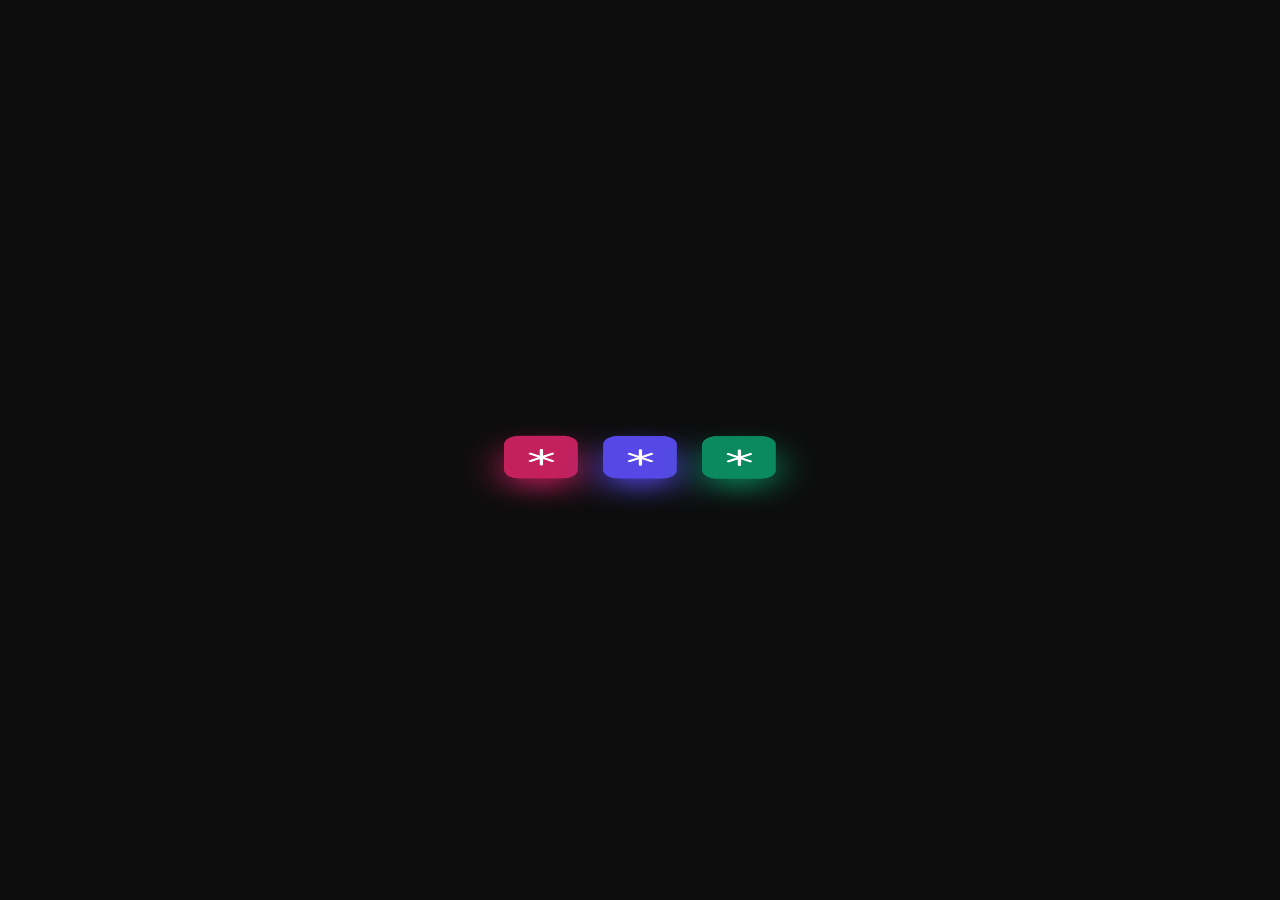
==== commit a4367d37: "Update font and script references in admin.html" ====
--- a/admin.html
+++ b/admin.html
@@ -17,21 +17,24 @@
       })();
     </script>
     <title>Admin - Portfolio</title>
+    <!-- the same loading screen as the site -->
+    <script src="js/loader.js?v=12"></script>
     <link rel="icon" href="src/favicon.svg" type="image/svg+xml">
     <link rel="preconnect" href="https://fonts.googleapis.com">
     <link rel="preconnect" href="https://fonts.gstatic.com" crossorigin>
     <link
-      href="https://fonts.googleapis.com/css2?family=Inter:wght@200;300;400;500;600;700&display=swap"
+      href="https://fonts.googleapis.com/css2?family=Kanit:wght@200;300;400;500;600;700;800;900&display=swap"
       rel="stylesheet">
-    <link rel="stylesheet" href="css/admin.css">
+    <link rel="stylesheet" href="css/admin.css?v=2">
     <script src="js/theme.js" defer></script>
+    <script src="js/admin-cinema.js?v=1" defer></script>
     <script src="js/fb-store.js"></script>
     <script src="js/admin-api.js"></script>
     <script src="js/admin.js" defer></script>
     <script src="js/admin-skills.js" defer></script>
     <script src="js/admin-feedback.js" defer></script>
     <script src="js/admin-profile.js" defer></script>
-    <script src="js/admin-ui.js" defer></script>
+    <script src="js/admin-ui.js?v=2" defer></script>
   </head>
   <body>
 
@@ -65,8 +68,6 @@
       <div class="desk">
         <div class="win" id="win">
 
-          <div class="dots" aria-hidden="true"><i></i><i></i><i></i></div>
-
           <!-- Sidebar: floating icon rail (becomes a bottom dock on phones) -->
           <aside class="sidebar">
             <nav class="side" id="sideNav" aria-label="Admin sections">
@@ -133,7 +134,7 @@
           <section data-panel="overview" class="tab dash" hidden>
             <div class="hero">
               <div class="hero-left">
-                <h2 class="hello" id="dashHello"><span class="hello-a" id="dashHelloWord">Good Morning,</span> <span class="hello-b">Administrator <span class="wave" aria-hidden="true">&#128075;</span></span></h2>
+                <h2 class="hello" id="dashHello"><span class="hello-a" id="dashHelloWord">Good Morning,</span> <span class="hello-b">Administrator</span> <span class="wave" aria-hidden="true">&#128075;</span></h2>
                 <p class="tagline">Create &middot; Manage &middot; Publish &middot; Grow</p>
                 <p id="dashGreeting" class="hero-note">Everything you change here is saved on the server and goes
                   live on your site within a few seconds.</p>
@@ -162,10 +163,10 @@
               </div>
 
               <div class="stats">
-                <div class="stat" style="--c1:#ffb340;--c2:#ff9500"><span class="stat-ico"><svg viewBox="0 0 24 24" fill="none" stroke="currentColor" stroke-width="2" stroke-linecap="round" stroke-linejoin="round" aria-hidden="true"><rect x="3" y="3" width="7" height="7" rx="1.5" /><rect x="14" y="3" width="7" height="7" rx="1.5" /><rect x="3" y="14" width="7" height="7" rx="1.5" /><rect x="14" y="14" width="7" height="7" rx="1.5" /></svg></span><b id="statProjects">0</b><span>Projects</span></div>
-                <div class="stat" style="--c1:#d38cff;--c2:#af52de"><span class="stat-ico"><svg viewBox="0 0 24 24" fill="none" stroke="currentColor" stroke-width="2" stroke-linecap="round" stroke-linejoin="round" aria-hidden="true"><circle cx="12" cy="12" r="9" /><path d="M12 3a14 14 0 0 1 0 18M12 3a14 14 0 0 0 0 18M3 12h18" /></svg></span><b id="statSkills">0</b><span>Skills</span></div>
-                <div class="stat" style="--c1:#5be37d;--c2:#30b94d"><span class="stat-ico"><svg viewBox="0 0 24 24" fill="none" stroke="currentColor" stroke-width="2" stroke-linecap="round" stroke-linejoin="round" aria-hidden="true"><path d="M21 12a8 8 0 0 1-11.6 7.1L4 20l1-4.6A8 8 0 1 1 21 12z" /></svg></span><b id="statFeedback">0</b><span>Feedback shown</span></div>
-                <div class="stat" style="--c1:#7fdcff;--c2:#32ade6"><span class="stat-ico"><svg viewBox="0 0 24 24" fill="none" stroke="currentColor" stroke-width="2" stroke-linecap="round" stroke-linejoin="round" aria-hidden="true"><path d="M14 3H7a2 2 0 0 0-2 2v14a2 2 0 0 0 2 2h10a2 2 0 0 0 2-2V8z" /><path d="M14 3v5h5M9 13h6M9 17h6" /></svg></span><b id="statCv">No</b><span>CV uploaded</span></div>
+                <div class="stat" style="--c1:#8b7bff;--c2:#5548e6"><span class="stat-ico"><svg viewBox="0 0 24 24" fill="none" stroke="currentColor" stroke-width="2" stroke-linecap="round" stroke-linejoin="round" aria-hidden="true"><rect x="3" y="3" width="7" height="7" rx="1.5" /><rect x="14" y="3" width="7" height="7" rx="1.5" /><rect x="3" y="14" width="7" height="7" rx="1.5" /><rect x="14" y="14" width="7" height="7" rx="1.5" /></svg></span><b id="statProjects">0</b><span>Projects</span></div>
+                <div class="stat" style="--c1:#e879f9;--c2:#b600a8"><span class="stat-ico"><svg viewBox="0 0 24 24" fill="none" stroke="currentColor" stroke-width="2" stroke-linecap="round" stroke-linejoin="round" aria-hidden="true"><circle cx="12" cy="12" r="9" /><path d="M12 3a14 14 0 0 1 0 18M12 3a14 14 0 0 0 0 18M3 12h18" /></svg></span><b id="statSkills">0</b><span>Skills</span></div>
+                <div class="stat" style="--c1:#fb923c;--c2:#be4c00"><span class="stat-ico"><svg viewBox="0 0 24 24" fill="none" stroke="currentColor" stroke-width="2" stroke-linecap="round" stroke-linejoin="round" aria-hidden="true"><path d="M21 12a8 8 0 0 1-11.6 7.1L4 20l1-4.6A8 8 0 1 1 21 12z" /></svg></span><b id="statFeedback">0</b><span>Feedback shown</span></div>
+                <div class="stat" style="--c1:#38bdf8;--c2:#0284c7"><span class="stat-ico"><svg viewBox="0 0 24 24" fill="none" stroke="currentColor" stroke-width="2" stroke-linecap="round" stroke-linejoin="round" aria-hidden="true"><path d="M14 3H7a2 2 0 0 0-2 2v14a2 2 0 0 0 2 2h10a2 2 0 0 0 2-2V8z" /><path d="M14 3v5h5M9 13h6M9 17h6" /></svg></span><b id="statCv">No</b><span>CV uploaded</span></div>
               </div>
 
               <div class="panel quick">
@@ -181,7 +182,7 @@
               <div class="panel ring-card">
                 <h3>Today</h3>
                 <div class="ring" aria-hidden="true">
-                  <svg viewBox="0 0 140 140"><defs><linearGradient id="ringGrad" x1="0" y1="0" x2="1" y2="1"><stop offset="0" stop-color="#8f6bff"/><stop offset="1" stop-color="#d36bff"/></linearGradient></defs><circle class="ring-bg" cx="70" cy="70" r="58"/><circle class="ring-fg" id="ringFg" cx="70" cy="70" r="58"/></svg>
+                  <svg viewBox="0 0 140 140"><defs><linearGradient id="ringGrad" x1="0" y1="0" x2="1" y2="1"><stop offset="0" stop-color="#8b7bff"/><stop offset="1" stop-color="#d946ef"/></linearGradient></defs><circle class="ring-bg" cx="70" cy="70" r="58"/><circle class="ring-fg" id="ringFg" cx="70" cy="70" r="58"/></svg>
                   <div class="ring-text"><b id="ringPct">0%</b><span>of the day</span></div>
                 </div>
                 <p class="hint ring-left" id="ringLeft"></p>
@@ -498,4 +499,4 @@
     </div>
 
   </body>
-</html>+</html>
